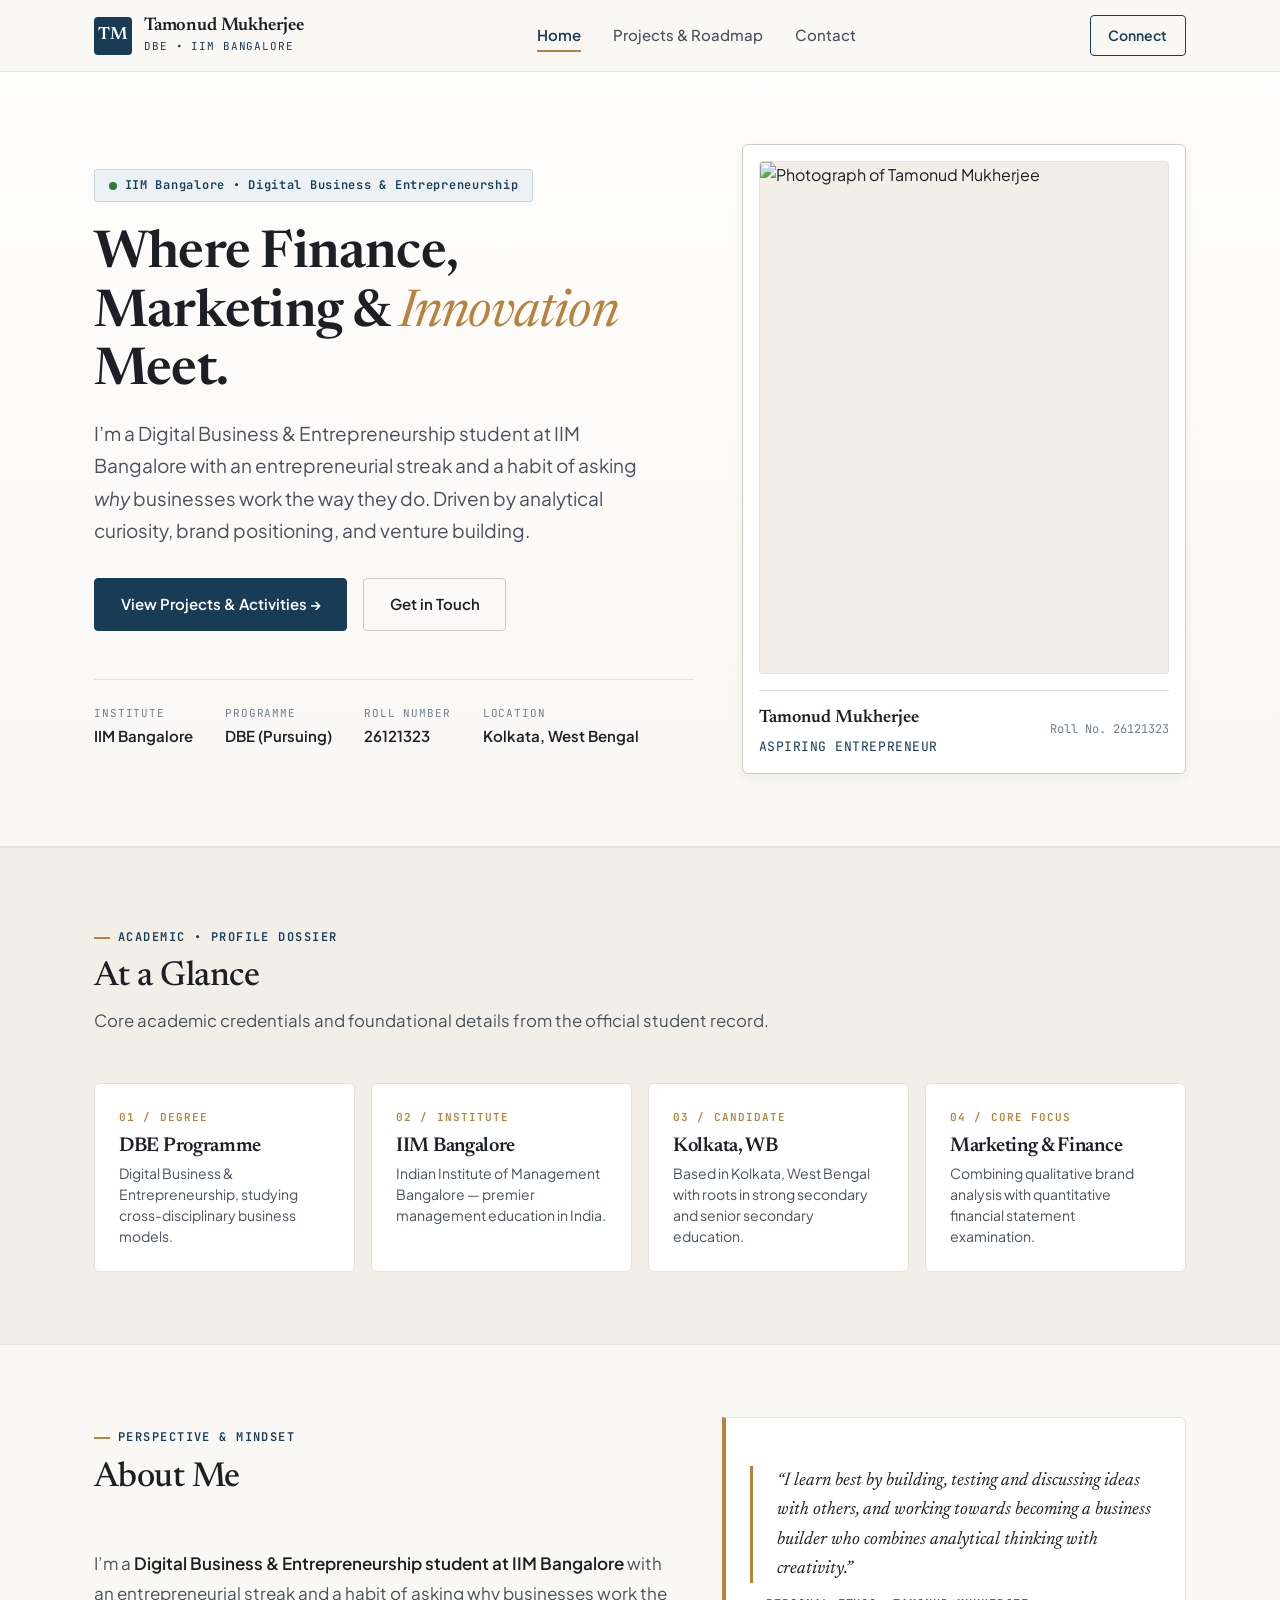
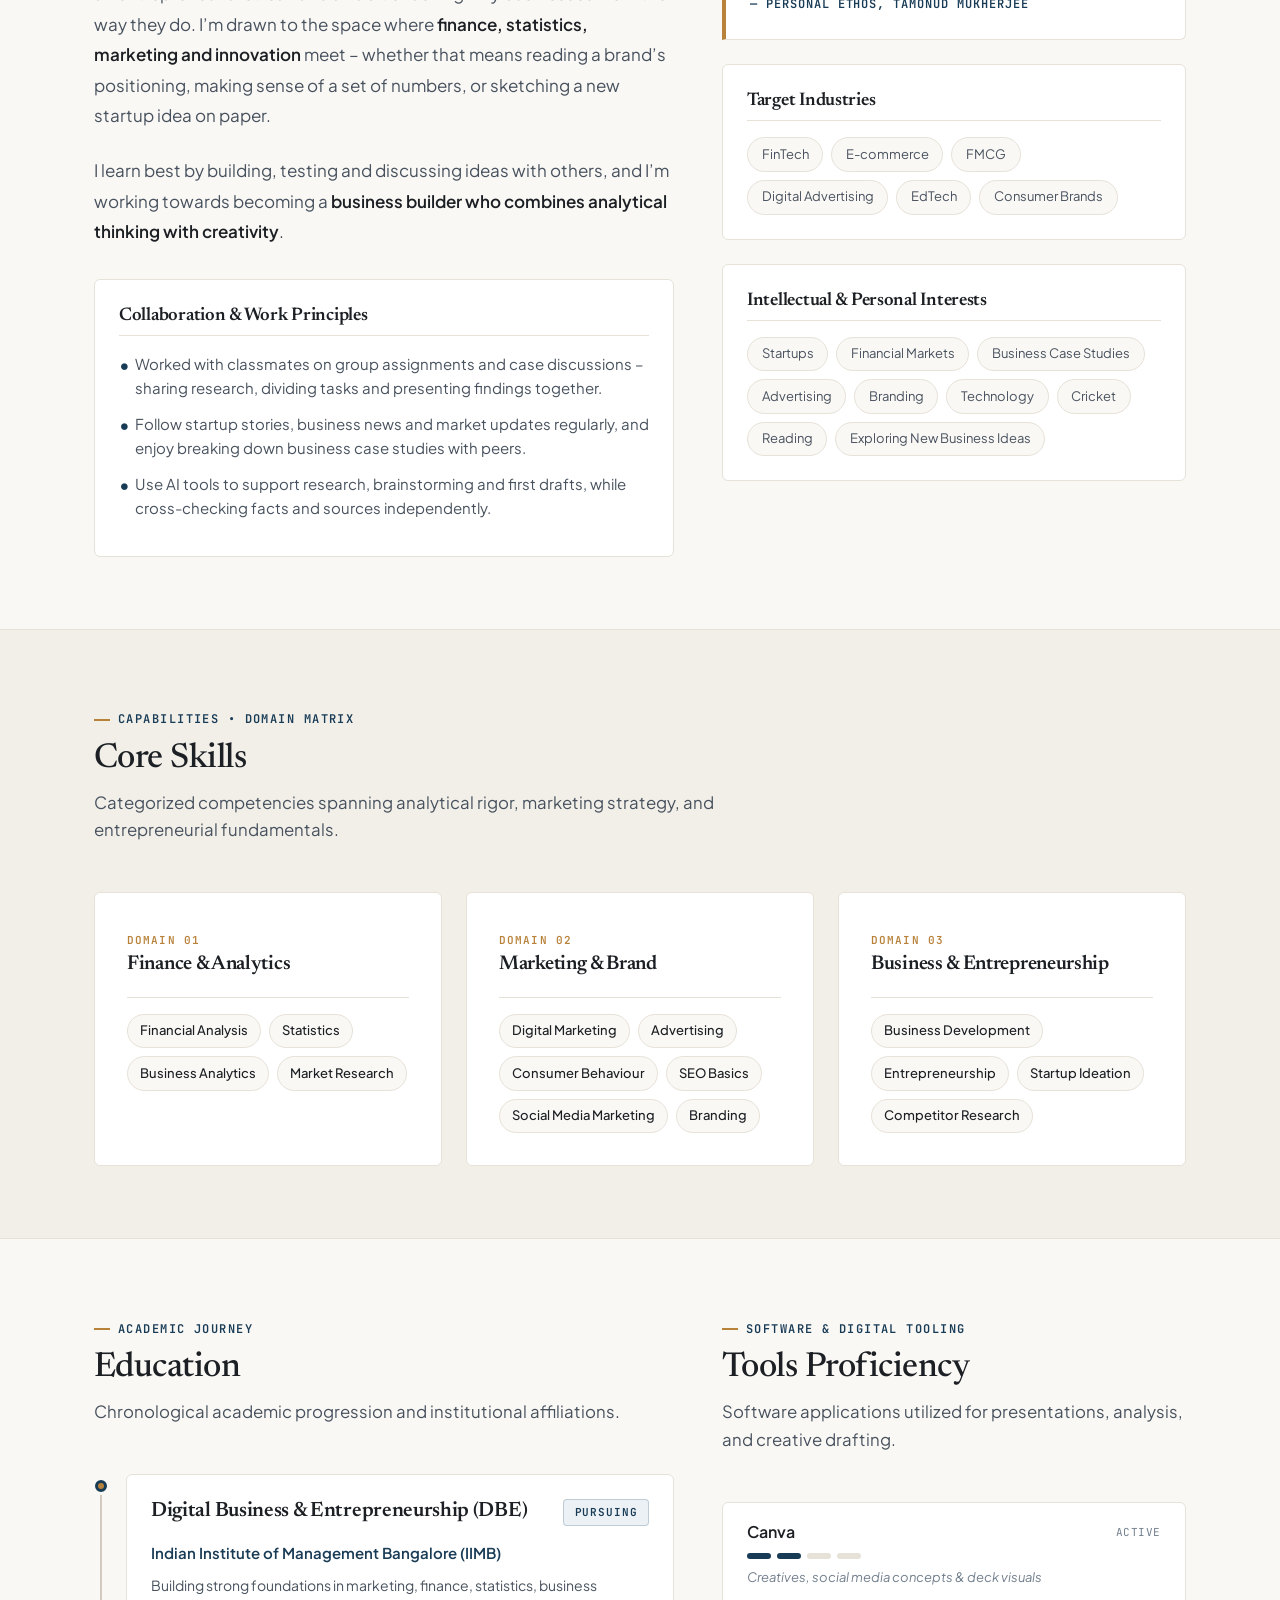
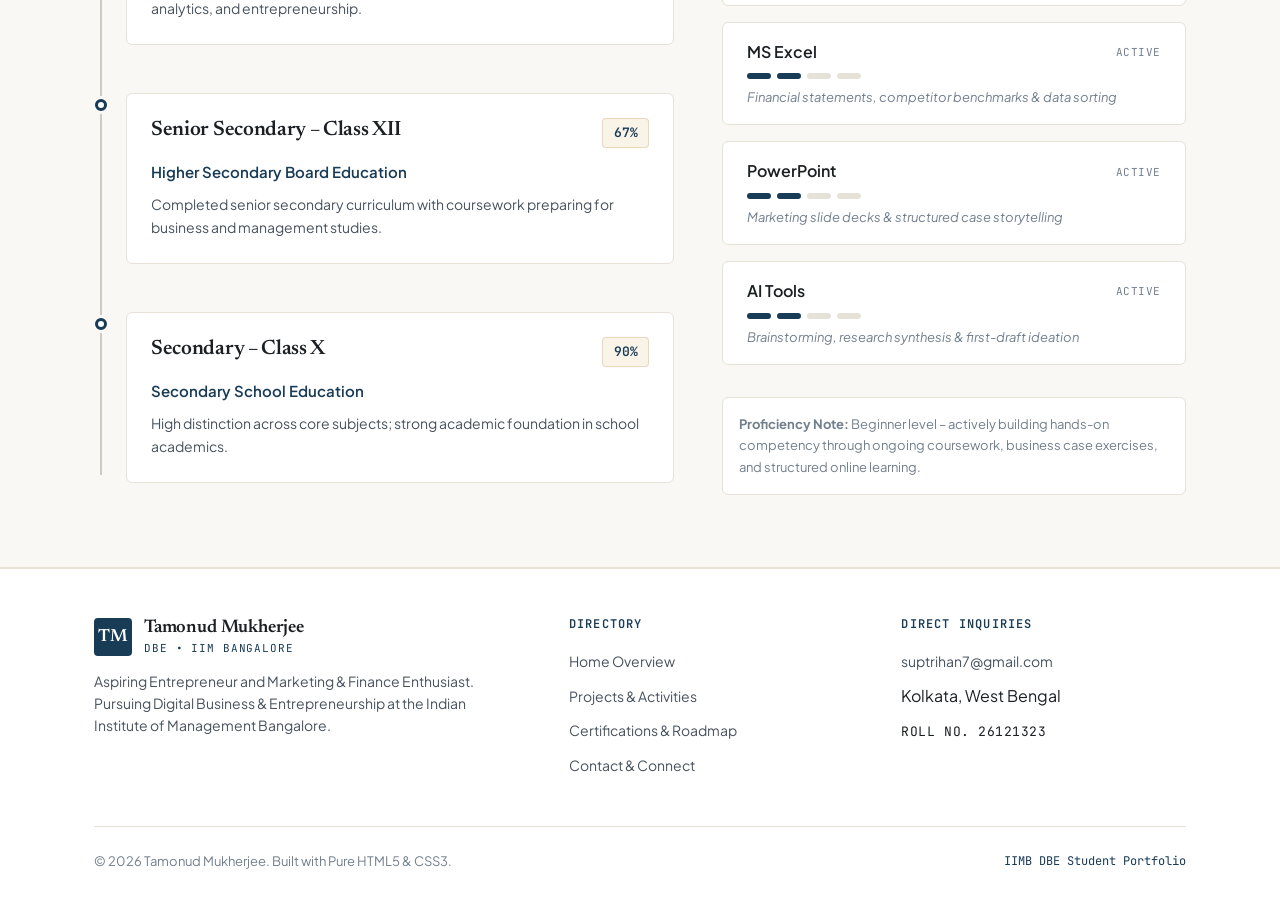
==== index.html @ b796913f "personal portfolio website using HTML and CSS" ====
<!DOCTYPE html>
<html lang="en">
<head>
  <meta charset="UTF-8">
  <meta name="viewport" content="width=device-width, initial-scale=1.0">
  <title>Tamonud Mukherjee | Digital Business &amp; Entrepreneurship (DBE) • IIM Bangalore</title>
  <meta name="description" content="Official personal resume & portfolio of Tamonud Mukherjee, Digital Business & Entrepreneurship student at IIM Bangalore. Exploring finance, marketing, and startup innovation.">
  
  <!-- Google Fonts: Newsreader (Editorial Serif), Plus Jakarta Sans (Modern Body), JetBrains Mono (Technical Labels) -->
  <link rel="preconnect" href="https://fonts.googleapis.com">
  <link rel="preconnect" href="https://fonts.gstatic.com" crossorigin>
  <link href="https://fonts.googleapis.com/css2?family=JetBrains+Mono:wght@400;500;600&family=Newsreader:ital,opsz,wght@0,6..72,400;0,6..72,500;0,6..72,600;1,6..72,400;1,6..72,500&family=Plus+Jakarta+Sans:wght@400;500;600;700&display=swap" rel="stylesheet">
  
  <!-- External CSS Stylesheet -->
  <link rel="stylesheet" href="style.css">
</head>
<body>

  <!-- ========================================================================
       GLOBAL NAVIGATION HEADER (Position: Sticky)
       Demonstrates: Semantic <header> & <nav>, Flexbox, Active link state
       ======================================================================== -->
  <header id="main-header">
    <div class="container nav-container">
      <!-- Brand & Monogram -->
      <a href="index.html" class="brand" aria-label="Tamonud Mukherjee Home">
        <span class="brand-monogram">TM</span>
        <div class="brand-text">
          <span class="brand-name">Tamonud Mukherjee</span>
          <span class="brand-role">DBE &bull; IIM Bangalore</span>
        </div>
      </a>

      <!-- Navigation Links -->
      <nav aria-label="Primary Navigation">
        <ul class="nav-links">
          <li><a href="index.html" class="nav-link active">Home</a></li>
          <li><a href="projects.html" class="nav-link">Projects &amp; Roadmap</a></li>
          <li><a href="contact.html" class="nav-link">Contact</a></li>
        </ul>
      </nav>

      <!-- Header Action -->
      <a href="contact.html" class="nav-cta">Connect</a>
    </div>
  </header>

  <!-- ========================================================================
       MAIN PAGE CONTENT
       Demonstrates: Semantic <main>, <section>, <article>, <aside>
       ======================================================================== -->
  <main class="main-content">

    <!-- HERO MASTHEAD SECTION -->
    <section id="hero-section" class="section">
      <div class="container hero-grid">
        
        <!-- Left Column: Narrative & Headings -->
        <div class="hero-content">
          <div class="hero-affiliation">
            <span class="status-dot"></span>
            <span>IIM Bangalore &bull; Digital Business &amp; Entrepreneurship</span>
          </div>

          <h1 class="hero-title">
            Where Finance, Marketing &amp; <span class="hero-title-italic">Innovation</span> Meet.
          </h1>

          <p class="hero-lead">
            I’m a Digital Business &amp; Entrepreneurship student at IIM Bangalore with an entrepreneurial streak and a habit of asking <em>why</em> businesses work the way they do. Driven by analytical curiosity, brand positioning, and venture building.
          </p>

          <div class="hero-cta-group">
            <a href="projects.html" class="btn btn-primary">
              View Projects &amp; Activities &rarr;
            </a>
            <a href="contact.html" class="btn btn-secondary">
              Get in Touch
            </a>
          </div>

          <!-- Quick Dossier Metadata Strip -->
          <div class="hero-meta-strip">
            <div class="meta-item">
              <span class="meta-label">Institute</span>
              <span class="meta-value">IIM Bangalore</span>
            </div>
            <div class="meta-item">
              <span class="meta-label">Programme</span>
              <span class="meta-value">DBE (Pursuing)</span>
            </div>
            <div class="meta-item">
              <span class="meta-label">Roll Number</span>
              <span class="meta-value">26121323</span>
            </div>
            <div class="meta-item">
              <span class="meta-label">Location</span>
              <span class="meta-value">Kolkata, West Bengal</span>
            </div>
          </div>
        </div>

        <!-- Right Column: Human Editorial Portrait Presentation -->
        <aside class="hero-portrait-card">
          <figure class="portrait-frame">
            <img src="images/tamonud-profile.jpg" alt="Photograph of Tamonud Mukherjee" width="480" height="600">
          </figure>
          <div class="portrait-caption">
            <div>
              <span class="portrait-caption-name">Tamonud Mukherjee</span>
              <div class="mono-label" style="color: var(--accent-navy); margin-top: 2px;">Aspiring Entrepreneur</div>
            </div>
            <span class="portrait-caption-roll">Roll No. 26121323</span>
          </div>
        </aside>

      </div>
    </section>

    <!-- AT A GLANCE DOSSIER SECTION -->
    <section id="at-a-glance" class="section section--bordered section--subtle">
      <div class="container">
        <header class="section-header">
          <span class="section-eyebrow">Academic &bull; Profile Dossier</span>
          <h2 class="section-title">At a Glance</h2>
          <p class="section-subtitle">Core academic credentials and foundational details from the official student record.</p>
        </header>

        <div class="glance-grid">
          <article class="glance-card">
            <span class="glance-code">01 / Degree</span>
            <h3 class="glance-title">DBE Programme</h3>
            <p class="glance-desc">Digital Business &amp; Entrepreneurship, studying cross-disciplinary business models.</p>
          </article>

          <article class="glance-card">
            <span class="glance-code">02 / Institute</span>
            <h3 class="glance-title">IIM Bangalore</h3>
            <p class="glance-desc">Indian Institute of Management Bangalore &mdash; premier management education in India.</p>
          </article>

          <article class="glance-card">
            <span class="glance-code">03 / Candidate</span>
            <h3 class="glance-title">Kolkata, WB</h3>
            <p class="glance-desc">Based in Kolkata, West Bengal with roots in strong secondary and senior secondary education.</p>
          </article>

          <article class="glance-card">
            <span class="glance-code">04 / Core Focus</span>
            <h3 class="glance-title">Marketing &amp; Finance</h3>
            <p class="glance-desc">Combining qualitative brand analysis with quantitative financial statement examination.</p>
          </article>
        </div>
      </div>
    </section>

    <!-- ABOUT ME & PHILOSOPHY SECTION -->
    <section id="about" class="section section--bordered">
      <div class="container">
        <div class="about-grid">
          
          <!-- Narrative Column -->
          <div class="about-narrative">
            <header class="section-header">
              <span class="section-eyebrow">Perspective &amp; Mindset</span>
              <h2 class="section-title">About Me</h2>
            </header>

            <p>
              I’m a <strong>Digital Business &amp; Entrepreneurship student at IIM Bangalore</strong> with an entrepreneurial streak and a habit of asking why businesses work the way they do. I’m drawn to the space where <strong>finance, statistics, marketing and innovation</strong> meet &ndash; whether that means reading a brand’s positioning, making sense of a set of numbers, or sketching a new startup idea on paper.
            </p>

            <p>
              I learn best by building, testing and discussing ideas with others, and I’m working towards becoming a <strong>business builder who combines analytical thinking with creativity</strong>.
            </p>

            <div class="collab-box" style="margin-top: var(--space-xl);">
              <h3 class="collab-box-title">Collaboration &amp; Work Principles</h3>
              <ul class="collab-list">
                <li>Worked with classmates on group assignments and case discussions &ndash; sharing research, dividing tasks and presenting findings together.</li>
                <li>Follow startup stories, business news and market updates regularly, and enjoy breaking down business case studies with peers.</li>
                <li>Use AI tools to support research, brainstorming and first drafts, while cross-checking facts and sources independently.</li>
              </ul>
            </div>
          </div>

          <!-- Editorial Sidebar Column -->
          <aside class="about-sidebar">
            <div class="philosophy-card">
              <blockquote class="philosophy-quote">
                &ldquo;I learn best by building, testing and discussing ideas with others, and working towards becoming a business builder who combines analytical thinking with creativity.&rdquo;
              </blockquote>
              <div class="philosophy-attribution">&mdash; Personal Ethos, Tamonud Mukherjee</div>
            </div>

            <!-- Target Industries -->
            <div class="tag-cloud-box">
              <h3 class="tag-cloud-title">Target Industries</h3>
              <div class="tag-cloud">
                <span class="pill-tag">FinTech</span>
                <span class="pill-tag">E-commerce</span>
                <span class="pill-tag">FMCG</span>
                <span class="pill-tag">Digital Advertising</span>
                <span class="pill-tag">EdTech</span>
                <span class="pill-tag">Consumer Brands</span>
              </div>
            </div>

            <!-- Areas of Interest -->
            <div class="tag-cloud-box">
              <h3 class="tag-cloud-title">Intellectual &amp; Personal Interests</h3>
              <div class="tag-cloud">
                <span class="pill-tag">Startups</span>
                <span class="pill-tag">Financial Markets</span>
                <span class="pill-tag">Business Case Studies</span>
                <span class="pill-tag">Advertising</span>
                <span class="pill-tag">Branding</span>
                <span class="pill-tag">Technology</span>
                <span class="pill-tag">Cricket</span>
                <span class="pill-tag">Reading</span>
                <span class="pill-tag">Exploring New Business Ideas</span>
              </div>
            </div>
          </aside>

        </div>
      </div>
    </section>

    <!-- CORE SKILLS MATRIX SECTION -->
    <section id="skills" class="section section--bordered section--subtle">
      <div class="container">
        <header class="section-header">
          <span class="section-eyebrow">Capabilities &bull; Domain Matrix</span>
          <h2 class="section-title">Core Skills</h2>
          <p class="section-subtitle">Categorized competencies spanning analytical rigor, marketing strategy, and entrepreneurial fundamentals.</p>
        </header>

        <div class="skills-grid">
          <!-- Skill Category 1 -->
          <article class="skill-category-card">
            <div class="skill-category-header">
              <span class="skill-category-tag">Domain 01</span>
              <h3 class="skill-category-title">Finance &amp; Analytics</h3>
            </div>
            <div class="skill-badge-cloud">
              <span class="skill-badge">Financial Analysis</span>
              <span class="skill-badge">Statistics</span>
              <span class="skill-badge">Business Analytics</span>
              <span class="skill-badge">Market Research</span>
            </div>
          </article>

          <!-- Skill Category 2 -->
          <article class="skill-category-card">
            <div class="skill-category-header">
              <span class="skill-category-tag">Domain 02</span>
              <h3 class="skill-category-title">Marketing &amp; Brand</h3>
            </div>
            <div class="skill-badge-cloud">
              <span class="skill-badge">Digital Marketing</span>
              <span class="skill-badge">Advertising</span>
              <span class="skill-badge">Consumer Behaviour</span>
              <span class="skill-badge">SEO Basics</span>
              <span class="skill-badge">Social Media Marketing</span>
              <span class="skill-badge">Branding</span>
            </div>
          </article>

          <!-- Skill Category 3 -->
          <article class="skill-category-card">
            <div class="skill-category-header">
              <span class="skill-category-tag">Domain 03</span>
              <h3 class="skill-category-title">Business &amp; Entrepreneurship</h3>
            </div>
            <div class="skill-badge-cloud">
              <span class="skill-badge">Business Development</span>
              <span class="skill-badge">Entrepreneurship</span>
              <span class="skill-badge">Startup Ideation</span>
              <span class="skill-badge">Competitor Research</span>
            </div>
          </article>
        </div>
      </div>
    </section>

    <!-- EDUCATION & TOOLS SECTION -->
    <section id="education" class="section section--bordered">
      <div class="container">
        <div class="about-grid">
          
          <!-- Left Column: Education Timeline -->
          <div>
            <header class="section-header">
              <span class="section-eyebrow">Academic Journey</span>
              <h2 class="section-title">Education</h2>
              <p class="section-subtitle">Chronological academic progression and institutional affiliations.</p>
            </header>

            <div class="timeline-container">
              
              <!-- Degree 1: IIM Bangalore -->
              <article class="timeline-item timeline-item--active">
                <div class="timeline-marker"></div>
                <div class="timeline-card">
                  <div class="timeline-header">
                    <h3 class="timeline-degree">Digital Business &amp; Entrepreneurship (DBE)</h3>
                    <span class="timeline-status-badge">Pursuing</span>
                  </div>
                  <div class="timeline-institution">Indian Institute of Management Bangalore (IIMB)</div>
                  <p class="timeline-desc">
                    Building strong foundations in marketing, finance, statistics, business analytics, and entrepreneurship.
                  </p>
                </div>
              </article>

              <!-- Degree 2: Class XII -->
              <article class="timeline-item">
                <div class="timeline-marker"></div>
                <div class="timeline-card">
                  <div class="timeline-header">
                    <h3 class="timeline-degree">Senior Secondary &ndash; Class XII</h3>
                    <span class="timeline-score-badge">67%</span>
                  </div>
                  <div class="timeline-institution">Higher Secondary Board Education</div>
                  <p class="timeline-desc">
                    Completed senior secondary curriculum with coursework preparing for business and management studies.
                  </p>
                </div>
              </article>

              <!-- Degree 3: Class X -->
              <article class="timeline-item">
                <div class="timeline-marker"></div>
                <div class="timeline-card">
                  <div class="timeline-header">
                    <h3 class="timeline-degree">Secondary &ndash; Class X</h3>
                    <span class="timeline-score-badge">90%</span>
                  </div>
                  <div class="timeline-institution">Secondary School Education</div>
                  <p class="timeline-desc">
                    High distinction across core subjects; strong academic foundation in school academics.
                  </p>
                </div>
              </article>

            </div>
          </div>

          <!-- Right Column: Tools & Digital Proficiency -->
          <div>
            <header class="section-header">
              <span class="section-eyebrow">Software &amp; Digital Tooling</span>
              <h2 class="section-title">Tools Proficiency</h2>
              <p class="section-subtitle">Software applications utilized for presentations, analysis, and creative drafting.</p>
            </header>

            <div class="tools-grid">
              
              <!-- Canva -->
              <div class="tool-card">
                <div class="tool-header">
                  <span class="tool-name">Canva</span>
                  <span class="tool-level-text">Active</span>
                </div>
                <div class="tool-dots-container" aria-label="Proficiency: Beginner Level">
                  <span class="tool-dot active"></span>
                  <span class="tool-dot active"></span>
                  <span class="tool-dot"></span>
                  <span class="tool-dot"></span>
                </div>
                <span class="tool-note">Creatives, social media concepts &amp; deck visuals</span>
              </div>

              <!-- MS Excel -->
              <div class="tool-card">
                <div class="tool-header">
                  <span class="tool-name">MS Excel</span>
                  <span class="tool-level-text">Active</span>
                </div>
                <div class="tool-dots-container" aria-label="Proficiency: Beginner Level">
                  <span class="tool-dot active"></span>
                  <span class="tool-dot active"></span>
                  <span class="tool-dot"></span>
                  <span class="tool-dot"></span>
                </div>
                <span class="tool-note">Financial statements, competitor benchmarks &amp; data sorting</span>
              </div>

              <!-- PowerPoint -->
              <div class="tool-card">
                <div class="tool-header">
                  <span class="tool-name">PowerPoint</span>
                  <span class="tool-level-text">Active</span>
                </div>
                <div class="tool-dots-container" aria-label="Proficiency: Beginner Level">
                  <span class="tool-dot active"></span>
                  <span class="tool-dot active"></span>
                  <span class="tool-dot"></span>
                  <span class="tool-dot"></span>
                </div>
                <span class="tool-note">Marketing slide decks &amp; structured case storytelling</span>
              </div>

              <!-- AI Tools -->
              <div class="tool-card">
                <div class="tool-header">
                  <span class="tool-name">AI Tools</span>
                  <span class="tool-level-text">Active</span>
                </div>
                <div class="tool-dots-container" aria-label="Proficiency: Beginner Level">
                  <span class="tool-dot active"></span>
                  <span class="tool-dot active"></span>
                  <span class="tool-dot"></span>
                  <span class="tool-dot"></span>
                </div>
                <span class="tool-note">Brainstorming, research synthesis &amp; first-draft ideation</span>
              </div>

            </div>

            <!-- Proficiency Clarification Notice -->
            <div style="background-color: var(--bg-surface); border: 1px solid var(--border-light); border-radius: 6px; padding: var(--space-md); font-size: 0.8125rem; color: var(--text-muted);">
              <strong>Proficiency Note:</strong> Beginner level &ndash; actively building hands-on competency through ongoing coursework, business case exercises, and structured online learning.
            </div>
          </div>

        </div>
      </div>
    </section>

  </main>

  <!-- ========================================================================
       GLOBAL FOOTER
       Demonstrates: Semantic <footer>, CSS Grid columns, copyright
       ======================================================================== -->
  <footer id="main-footer">
    <div class="container">
      <div class="footer-grid">
        
        <!-- Brand & Summary -->
        <div>
          <a href="index.html" class="brand" aria-label="Tamonud Mukherjee Home">
            <span class="brand-monogram">TM</span>
            <div class="brand-text">
              <span class="brand-name">Tamonud Mukherjee</span>
              <span class="brand-role">DBE &bull; IIM Bangalore</span>
            </div>
          </a>
          <p class="footer-brand-summary">
            Aspiring Entrepreneur and Marketing &amp; Finance Enthusiast. Pursuing Digital Business &amp; Entrepreneurship at the Indian Institute of Management Bangalore.
          </p>
        </div>

        <!-- Site Navigation -->
        <div>
          <h4 class="footer-column-title">Directory</h4>
          <ul class="footer-nav-list">
            <li><a href="index.html">Home Overview</a></li>
            <li><a href="projects.html">Projects &amp; Activities</a></li>
            <li><a href="projects.html#roadmap">Certifications &amp; Roadmap</a></li>
            <li><a href="contact.html">Contact &amp; Connect</a></li>
          </ul>
        </div>

        <!-- Contact Coordinates -->
        <div>
          <h4 class="footer-column-title">Direct Inquiries</h4>
          <ul class="footer-nav-list">
            <li><a href="mailto:suptrihan7@gmail.com">suptrihan7@gmail.com</a></li>
            <li><span>Kolkata, West Bengal</span></li>
            <li><span class="mono-label">Roll No. 26121323</span></li>
          </ul>
        </div>

      </div>

      <!-- Bottom Bar -->
      <div class="footer-bottom">
        <div>&copy; 2026 Tamonud Mukherjee. Built with Pure HTML5 &amp; CSS3.</div>
        <div class="footer-academic-badge">IIMB DBE Student Portfolio</div>
      </div>
    </div>
  </footer>

</body>
</html>
---- style.css ----
/* ==========================================================================
   TAMONUD MUKHERJEE - PERSONAL PORTFOLIO STYLESHEET
   Technologies Used: Pure CSS3 (No JavaScript, No Frameworks, No Preprocessors)
   Design Aesthetic: Human-Crafted Editorial & Contemporary Academic Style
   ========================================================================== */

/* --------------------------------------------------------------------------
   1. CSS CUSTOM PROPERTIES (VARIABLES)
   Demonstrating: Centralized Design Tokens, HSL & Hex Color Palettes
   -------------------------------------------------------------------------- */
:root {
  /* Editorial Palette: Warm parchment canvas, deep obsidian ink, academic navy & brass */
  --bg-canvas: #FAF8F5;          /* Warm linen/paper background */
  --bg-surface: #FFFFFF;         /* Crisp white for elevated card surfaces */
  --bg-subtle: #F2EFE9;          /* Soft tint for secondary panels & table headers */
  --bg-accent-tint: #EBF1F5;     /* Delicate navy tint for highlights */
  --bg-gold-tint: #FAF3E8;       /* Warm ochre tint for milestone badges */

  /* Text & Typographic Colors */
  --text-primary: #1C2024;       /* Deep charcoal ink for high readability */
  --text-secondary: #48525E;     /* Balanced slate gray for editorial body paragraphs */
  --text-muted: #727F8D;         /* Subdued cool gray for captions and metadata */
  --text-light: #FFFFFF;         /* Pure white text for dark badges and buttons */

  /* Editorial Accent Colors */
  --accent-navy: #183B56;        /* Deep academic navy - signifies IIMB pedigree */
  --accent-navy-hover: #10273B;  /* Deeper navy for hover states */
  --accent-brass: #B8823B;       /* Refined warm ochre/brass for distinction */
  --accent-brass-subtle: #96672A;/* Slightly darker ochre for readable link text */
  --accent-terracotta: #C85A32;  /* Editorial warm terracotta highlight */
  --accent-green: #2E7D32;       /* Forest green for active/pursuing status */

  /* Structural Borders & Rules */
  --border-light: #E7E2D8;       /* Hairline rule between layout sections */
  --border-medium: #D1CAC0;      /* Distinct card border */
  --border-dark: #1C2024;        /* Bold typographic hairline separator */

  /* Typography Stack */
  --font-serif: 'Newsreader', 'Playfair Display', Georgia, 'Times New Roman', serif;
  --font-sans: 'Plus Jakarta Sans', -apple-system, BlinkMacSystemFont, 'Segoe UI', Roboto, sans-serif;
  --font-mono: 'JetBrains Mono', 'SF Mono', Menlo, Monaco, Consolas, monospace;

  /* Spacing Scale (Box Model) */
  --space-2xs: 0.25rem;  /* 4px */
  --space-xs:  0.5rem;   /* 8px */
  --space-sm:  0.75rem;  /* 12px */
  --space-md:  1rem;     /* 16px */
  --space-lg:  1.5rem;   /* 24px */
  --space-xl:  2rem;     /* 32px */
  --space-2xl: 3rem;     /* 48px */
  --space-3xl: 4.5rem;   /* 72px */

  /* Box Shadows (Subtle, tactile, non-glowing) */
  --shadow-sm: 0 1px 3px rgba(28, 32, 36, 0.05);
  --shadow-md: 0 4px 12px rgba(28, 32, 36, 0.06);
  --shadow-hover: 0 8px 24px rgba(24, 59, 86, 0.10);

  /* Layout Widths */
  --max-width: 1140px;
  --header-height: 72px;

  /* Transitions */
  --transition-fast: 0.2s ease;
  --transition-smooth: 0.3s ease;
}

/* --------------------------------------------------------------------------
   2. CSS RESET & GLOBAL BOX MODEL
   Demonstrating: Universal selector (*), box-sizing: border-box
   -------------------------------------------------------------------------- */
*,
*::before,
*::after {
  box-sizing: border-box;
  margin: 0;
  padding: 0;
}

html {
  font-size: 16px;
  scroll-behavior: smooth;
  background-color: var(--bg-canvas);
}

body {
  font-family: var(--font-sans);
  font-size: 1rem;
  line-height: 1.65;
  color: var(--text-primary);
  background-color: var(--bg-canvas);
  -webkit-font-smoothing: antialiased;
  -moz-osx-font-smoothing: grayscale;
  min-height: 100vh;
  display: flex;
  flex-direction: column;
}

/* --------------------------------------------------------------------------
   3. ELEMENT SELECTORS: TYPOGRAPHY & SEMANTIC TAGS
   Demonstrating: Element selectors, font pairings, line heights, margins
   -------------------------------------------------------------------------- */
h1, h2, h3, h4, h5, h6 {
  font-family: var(--font-serif);
  font-weight: 500;
  line-height: 1.25;
  color: var(--text-primary);
  letter-spacing: -0.015em;
}

h1 {
  font-size: 2.75rem;
  font-weight: 600;
  margin-bottom: var(--space-md);
}

h2 {
  font-size: 2rem;
  font-weight: 500;
  margin-bottom: var(--space-md);
}

h3 {
  font-size: 1.35rem;
  font-weight: 600;
  margin-bottom: var(--space-xs);
}

p {
  color: var(--text-secondary);
  margin-bottom: var(--space-md);
}

p:last-child {
  margin-bottom: 0;
}

a {
  color: var(--accent-navy);
  text-decoration: none;
  transition: color var(--transition-fast);
}

a:hover {
  color: var(--accent-brass);
}

img {
  max-width: 100%;
  height: auto;
  display: block;
}

ul, ol {
  list-style: none;
}

blockquote {
  border-left: 3px solid var(--accent-brass);
  padding-left: var(--space-lg);
  margin: var(--space-lg) 0;
  font-family: var(--font-serif);
  font-style: italic;
  font-size: 1.25rem;
  color: var(--text-primary);
}

code, kbd, samp, .mono-label {
  font-family: var(--font-mono);
  font-size: 0.8125rem;
  letter-spacing: 0.04em;
  text-transform: uppercase;
}

hr {
  border: 0;
  border-top: 1px solid var(--border-light);
  margin: var(--space-2xl) 0;
}

/* --------------------------------------------------------------------------
   4. LAYOUT UTILITIES & CONTAINERS
   Demonstrating: Class selectors, margin auto, flexbox and CSS grid
   -------------------------------------------------------------------------- */
.container {
  width: 100%;
  max-width: var(--max-width);
  margin-left: auto;
  margin-right: auto;
  padding-left: var(--space-lg);
  padding-right: var(--space-lg);
}

.main-content {
  flex: 1 0 auto;
}

.section {
  padding-top: var(--space-3xl);
  padding-bottom: var(--space-3xl);
  position: relative;
}

.section--bordered {
  border-bottom: 1px solid var(--border-light);
}

.section--subtle {
  background-color: var(--bg-subtle);
}

/* Section Header Editorial Presentation */
.section-header {
  margin-bottom: var(--space-2xl);
  position: relative;
}

.section-eyebrow {
  display: inline-flex;
  align-items: center;
  gap: var(--space-xs);
  font-family: var(--font-mono);
  font-size: 0.75rem;
  letter-spacing: 0.12em;
  text-transform: uppercase;
  color: var(--accent-navy);
  margin-bottom: var(--space-xs);
  font-weight: 600;
}

.section-eyebrow::before {
  content: "";
  display: inline-block;
  width: 16px;
  height: 2px;
  background-color: var(--accent-brass);
}

.section-title {
  font-size: 2.15rem;
  color: var(--text-primary);
  margin-bottom: var(--space-xs);
}

.section-subtitle {
  font-size: 1.05rem;
  color: var(--text-secondary);
  max-width: 680px;
}

/* --------------------------------------------------------------------------
   5. NAVIGATION BAR & HEADER
   Demonstrating: Position: sticky, flexbox layout, z-index, box-shadow
   -------------------------------------------------------------------------- */
#main-header {
  position: sticky;
  top: 0;
  z-index: 100;
  background-color: rgba(250, 248, 245, 0.94);
  backdrop-filter: blur(8px);
  -webkit-backdrop-filter: blur(8px);
  border-bottom: 1px solid var(--border-light);
  height: var(--header-height);
  display: flex;
  align-items: center;
}

.nav-container {
  display: flex;
  justify-content: space-between;
  align-items: center;
}

/* Logo / Monogram Brand */
.brand {
  display: flex;
  align-items: center;
  gap: var(--space-sm);
  text-decoration: none;
}

.brand-monogram {
  width: 38px;
  height: 38px;
  background-color: var(--accent-navy);
  color: var(--text-light);
  display: flex;
  align-items: center;
  justify-content: center;
  font-family: var(--font-serif);
  font-weight: 600;
  font-size: 1.1rem;
  border-radius: 4px;
  transition: transform var(--transition-fast), background-color var(--transition-fast);
}

.brand:hover .brand-monogram {
  transform: translateY(-1px);
  background-color: var(--accent-brass);
}

.brand-text {
  display: flex;
  flex-direction: column;
}

.brand-name {
  font-family: var(--font-serif);
  font-size: 1.15rem;
  font-weight: 600;
  color: var(--text-primary);
  letter-spacing: -0.01em;
  line-height: 1.2;
}

.brand-role {
  font-family: var(--font-mono);
  font-size: 0.6875rem;
  letter-spacing: 0.08em;
  text-transform: uppercase;
  color: var(--accent-navy);
}

/* Primary Navigation Links */
.nav-links {
  display: flex;
  align-items: center;
  gap: var(--space-xl);
}

.nav-link {
  font-family: var(--font-sans);
  font-size: 0.9375rem;
  font-weight: 500;
  color: var(--text-secondary);
  position: relative;
  padding: var(--space-xs) 0;
  transition: color var(--transition-fast);
}

.nav-link:hover {
  color: var(--accent-navy);
}

/* Active Nav State */
.nav-link.active {
  color: var(--accent-navy);
  font-weight: 600;
}

.nav-link.active::after {
  content: "";
  position: absolute;
  bottom: 0;
  left: 0;
  width: 100%;
  height: 2px;
  background-color: var(--accent-brass);
}

.nav-cta {
  display: inline-flex;
  align-items: center;
  justify-content: center;
  padding: 0.5rem 1.1rem;
  font-family: var(--font-sans);
  font-size: 0.875rem;
  font-weight: 600;
  color: var(--accent-navy);
  border: 1px solid var(--accent-navy);
  border-radius: 4px;
  transition: all var(--transition-fast);
}

.nav-cta:hover {
  background-color: var(--accent-navy);
  color: var(--text-light);
}

/* --------------------------------------------------------------------------
   6. HERO SECTION / EDITORIAL MASTHEAD
   Demonstrating: CSS Grid (asymmetric columns), Flexbox, relative positioning
   -------------------------------------------------------------------------- */
#hero-section {
  padding-top: var(--space-3xl);
  padding-bottom: var(--space-3xl);
  border-bottom: 1px solid var(--border-light);
  background: linear-gradient(180deg, rgba(255,255,255,0.7) 0%, var(--bg-canvas) 100%);
}

.hero-grid {
  display: grid;
  grid-template-columns: 1.35fr 1fr;
  gap: var(--space-2xl);
  align-items: center;
}

.hero-content {
  display: flex;
  flex-direction: column;
}

.hero-affiliation {
  display: inline-flex;
  align-items: center;
  gap: var(--space-xs);
  padding: 0.35rem 0.85rem;
  background-color: var(--bg-accent-tint);
  border: 1px solid rgba(24, 59, 86, 0.15);
  border-radius: 4px;
  font-family: var(--font-mono);
  font-size: 0.75rem;
  font-weight: 600;
  color: var(--accent-navy);
  letter-spacing: 0.06em;
  margin-bottom: var(--space-lg);
  align-self: flex-start;
}

.status-dot {
  width: 8px;
  height: 8px;
  border-radius: 50%;
  background-color: var(--accent-green);
  display: inline-block;
}

.hero-title {
  font-size: 3.25rem;
  font-weight: 600;
  line-height: 1.12;
  margin-bottom: var(--space-md);
  color: var(--text-primary);
}

.hero-title-italic {
  font-family: var(--font-serif);
  font-style: italic;
  font-weight: 400;
  color: var(--accent-brass);
}

.hero-lead {
  font-size: 1.1875rem;
  line-height: 1.7;
  color: var(--text-secondary);
  margin-bottom: var(--space-xl);
  max-width: 580px;
}

.hero-cta-group {
  display: flex;
  align-items: center;
  flex-wrap: wrap;
  gap: var(--space-md);
  margin-bottom: var(--space-2xl);
}

/* Primary and Secondary Button Components */
.btn {
  display: inline-flex;
  align-items: center;
  justify-content: center;
  gap: var(--space-xs);
  padding: 0.8rem 1.6rem;
  font-family: var(--font-sans);
  font-size: 0.9375rem;
  font-weight: 600;
  border-radius: 4px;
  cursor: pointer;
  transition: all var(--transition-fast);
  border: 1px solid transparent;
}

.btn-primary {
  background-color: var(--accent-navy);
  color: var(--text-light);
  border-color: var(--accent-navy);
}

.btn-primary:hover {
  background-color: var(--accent-navy-hover);
  color: var(--text-light);
  transform: translateY(-1px);
  box-shadow: var(--shadow-md);
}

.btn-secondary {
  background-color: transparent;
  color: var(--text-primary);
  border-color: var(--border-medium);
}

.btn-secondary:hover {
  border-color: var(--accent-navy);
  background-color: var(--bg-surface);
  color: var(--accent-navy);
  transform: translateY(-1px);
}

/* Quick Metadata Strip under CTA */
.hero-meta-strip {
  display: flex;
  flex-wrap: wrap;
  gap: var(--space-xl);
  padding-top: var(--space-lg);
  border-top: 1px solid var(--border-light);
}

.meta-item {
  display: flex;
  flex-direction: column;
}

.meta-label {
  font-family: var(--font-mono);
  font-size: 0.6875rem;
  color: var(--text-muted);
  letter-spacing: 0.08em;
  text-transform: uppercase;
  margin-bottom: 2px;
}

.meta-value {
  font-size: 0.9375rem;
  font-weight: 600;
  color: var(--text-primary);
}

/* Hero Portrait Presentation */
.hero-portrait-card {
  position: relative;
  background-color: var(--bg-surface);
  border: 1px solid var(--border-medium);
  border-radius: 6px;
  padding: var(--space-md);
  box-shadow: var(--shadow-md);
  transition: transform var(--transition-smooth), box-shadow var(--transition-smooth);
}

.hero-portrait-card:hover {
  transform: translateY(-3px);
  box-shadow: var(--shadow-hover);
}

.portrait-frame {
  position: relative;
  overflow: hidden;
  border-radius: 4px;
  background-color: var(--bg-subtle);
  aspect-ratio: 4 / 5;
  border: 1px solid var(--border-light);
}

.portrait-frame img {
  width: 100%;
  height: 100%;
  object-fit: cover;
  object-position: center top;
}

.portrait-caption {
  margin-top: var(--space-md);
  padding-top: var(--space-sm);
  border-top: 1px solid var(--border-light);
  display: flex;
  justify-content: space-between;
  align-items: center;
}

.portrait-caption-name {
  font-family: var(--font-serif);
  font-size: 1.125rem;
  font-weight: 600;
  color: var(--text-primary);
}

.portrait-caption-roll {
  font-family: var(--font-mono);
  font-size: 0.75rem;
  color: var(--text-muted);
}

/* --------------------------------------------------------------------------
   7. "AT A GLANCE" DOSSIER / STATS GRID
   Demonstrating: ID Selector (#at-a-glance), CSS Grid auto-fit, minmax
   -------------------------------------------------------------------------- */
#at-a-glance {
  position: relative;
  border-top: 1px solid var(--border-light);
}

.glance-grid {
  display: grid;
  grid-template-columns: repeat(auto-fit, minmax(220px, 1fr));
  gap: var(--space-md);
}

.glance-card {
  background-color: var(--bg-surface);
  border: 1px solid var(--border-light);
  border-radius: 6px;
  padding: var(--space-lg);
  display: flex;
  flex-direction: column;
  transition: all var(--transition-fast);
}

.glance-card:hover {
  border-color: var(--accent-brass);
  transform: translateY(-2px);
  box-shadow: var(--shadow-sm);
}

.glance-card .glance-code {
  font-family: var(--font-mono);
  font-size: 0.6875rem;
  color: var(--accent-brass);
  letter-spacing: 0.1em;
  text-transform: uppercase;
  margin-bottom: var(--space-xs);
  font-weight: 600;
}

.glance-card .glance-title {
  font-family: var(--font-serif);
  font-size: 1.25rem;
  font-weight: 600;
  color: var(--text-primary);
  margin-bottom: var(--space-2xs);
}

.glance-card .glance-desc {
  font-size: 0.875rem;
  color: var(--text-secondary);
  line-height: 1.5;
}

/* --------------------------------------------------------------------------
   8. ABOUT ME SECTION (EDITORIAL SPLIT)
   Demonstrating: ID Selector (#about), Two-column layout, pull quotes
   -------------------------------------------------------------------------- */
#about {
  position: relative;
  background-color: var(--bg-canvas);
}

.about-grid {
  display: grid;
  grid-template-columns: 1.25fr 1fr;
  gap: var(--space-2xl);
}

.about-narrative {
  font-size: 1.0625rem;
  line-height: 1.8;
  color: var(--text-secondary);
}

.about-narrative p {
  margin-bottom: var(--space-lg);
}

.about-narrative strong {
  color: var(--text-primary);
  font-weight: 600;
}

.about-sidebar {
  display: flex;
  flex-direction: column;
  gap: var(--space-lg);
}

.philosophy-card {
  background-color: var(--bg-surface);
  border-left: 4px solid var(--accent-brass);
  border-top: 1px solid var(--border-light);
  border-right: 1px solid var(--border-light);
  border-bottom: 1px solid var(--border-light);
  border-radius: 0 6px 6px 0;
  padding: var(--space-lg);
}

.philosophy-quote {
  font-family: var(--font-serif);
  font-style: italic;
  font-size: 1.15rem;
  line-height: 1.6;
  color: var(--text-primary);
  margin-bottom: var(--space-sm);
}

.philosophy-attribution {
  font-family: var(--font-mono);
  font-size: 0.75rem;
  text-transform: uppercase;
  letter-spacing: 0.08em;
  color: var(--accent-navy);
  font-weight: 600;
}

/* Collaboration Highlights Box */
.collab-box {
  background-color: var(--bg-surface);
  border: 1px solid var(--border-light);
  border-radius: 6px;
  padding: var(--space-lg);
}

.collab-box-title {
  font-family: var(--font-serif);
  font-size: 1.15rem;
  font-weight: 600;
  color: var(--text-primary);
  margin-bottom: var(--space-md);
  padding-bottom: var(--space-xs);
  border-bottom: 1px solid var(--border-light);
}

.collab-list li {
  position: relative;
  padding-left: var(--space-md);
  margin-bottom: var(--space-sm);
  font-size: 0.9375rem;
  line-height: 1.6;
  color: var(--text-secondary);
}

.collab-list li::before {
  content: "•";
  color: var(--accent-navy);
  position: absolute;
  left: 0;
  font-size: 1.25rem;
  line-height: 1.2;
}

/* --------------------------------------------------------------------------
   9. CORE SKILLS MATRIX (BY DOMAIN)
   Demonstrating: ID Selector (#skills), Flexbox badge tags, CSS Grid
   -------------------------------------------------------------------------- */
#skills {
  position: relative;
}

.skills-grid {
  display: grid;
  grid-template-columns: repeat(3, 1fr);
  gap: var(--space-lg);
}

.skill-category-card {
  background-color: var(--bg-surface);
  border: 1px solid var(--border-light);
  border-radius: 6px;
  padding: var(--space-xl);
  display: flex;
  flex-direction: column;
  transition: all var(--transition-fast);
}

.skill-category-card:hover {
  border-color: var(--accent-navy);
  transform: translateY(-2px);
  box-shadow: var(--shadow-sm);
}

.skill-category-header {
  margin-bottom: var(--space-md);
  padding-bottom: var(--space-sm);
  border-bottom: 1px solid var(--border-light);
}

.skill-category-tag {
  font-family: var(--font-mono);
  font-size: 0.6875rem;
  text-transform: uppercase;
  letter-spacing: 0.1em;
  color: var(--accent-brass);
  font-weight: 600;
  margin-bottom: var(--space-2xs);
}

.skill-category-title {
  font-family: var(--font-serif);
  font-size: 1.25rem;
  font-weight: 600;
  color: var(--text-primary);
}

.skill-badge-cloud {
  display: flex;
  flex-wrap: wrap;
  gap: var(--space-xs);
}

.skill-badge {
  display: inline-block;
  padding: 0.35rem 0.75rem;
  background-color: var(--bg-canvas);
  border: 1px solid var(--border-light);
  border-radius: 20px;
  font-size: 0.8125rem;
  font-weight: 500;
  color: var(--text-primary);
  transition: all var(--transition-fast);
}

.skill-badge:hover {
  background-color: var(--accent-navy);
  color: var(--text-light);
  border-color: var(--accent-navy);
  transform: translateY(-1px);
}

/* --------------------------------------------------------------------------
   10. EDUCATION & TIMELINE COMPONENT
   Demonstrating: ID Selector (#education), CSS Timeline, relative/absolute positioning
   -------------------------------------------------------------------------- */
#education {
  position: relative;
  background-color: var(--bg-canvas);
}

.timeline-container {
  position: relative;
  padding-left: var(--space-xl);
}

.timeline-container::before {
  content: "";
  position: absolute;
  top: 8px;
  bottom: 8px;
  left: 6px;
  width: 2px;
  background-color: var(--border-medium);
}

.timeline-item {
  position: relative;
  margin-bottom: var(--space-2xl);
}

.timeline-item:last-child {
  margin-bottom: 0;
}

.timeline-marker {
  position: absolute;
  left: calc(-1 * var(--space-xl) + 1px);
  top: 6px;
  width: 12px;
  height: 12px;
  border-radius: 50%;
  background-color: var(--bg-surface);
  border: 3px solid var(--accent-navy);
  box-shadow: 0 0 0 3px var(--bg-canvas);
}

.timeline-item--active .timeline-marker {
  background-color: var(--accent-brass);
  border-color: var(--accent-navy);
}

.timeline-card {
  background-color: var(--bg-surface);
  border: 1px solid var(--border-light);
  border-radius: 6px;
  padding: var(--space-lg);
  transition: all var(--transition-fast);
}

.timeline-card:hover {
  border-color: var(--accent-navy);
  box-shadow: var(--shadow-sm);
}

.timeline-header {
  display: flex;
  justify-content: space-between;
  align-items: flex-start;
  flex-wrap: wrap;
  gap: var(--space-xs);
  margin-bottom: var(--space-xs);
}

.timeline-degree {
  font-family: var(--font-serif);
  font-size: 1.3rem;
  font-weight: 600;
  color: var(--text-primary);
}

.timeline-status-badge {
  font-family: var(--font-mono);
  font-size: 0.6875rem;
  text-transform: uppercase;
  letter-spacing: 0.08em;
  padding: 0.2rem 0.65rem;
  background-color: var(--bg-accent-tint);
  color: var(--accent-navy);
  border: 1px solid rgba(24, 59, 86, 0.2);
  border-radius: 4px;
  font-weight: 600;
}

.timeline-score-badge {
  font-family: var(--font-mono);
  font-size: 0.8125rem;
  font-weight: 600;
  color: var(--accent-navy);
  background-color: var(--bg-gold-tint);
  border: 1px solid rgba(184, 130, 59, 0.25);
  padding: 0.2rem 0.65rem;
  border-radius: 4px;
}

.timeline-institution {
  font-size: 0.9375rem;
  font-weight: 600;
  color: var(--accent-navy);
  margin-bottom: var(--space-xs);
}

.timeline-desc {
  font-size: 0.875rem;
  color: var(--text-secondary);
}

/* --------------------------------------------------------------------------
   11. TOOLS & TECHNICAL PROFICIENCY COMPONENT
   Demonstrating: Flexbox, CSS progress indicator bars
   -------------------------------------------------------------------------- */
.tools-grid {
  display: grid;
  grid-template-columns: repeat(auto-fit, minmax(240px, 1fr));
  gap: var(--space-md);
  margin-bottom: var(--space-xl);
}

.tool-card {
  background-color: var(--bg-surface);
  border: 1px solid var(--border-light);
  border-radius: 6px;
  padding: var(--space-md) var(--space-lg);
  display: flex;
  flex-direction: column;
  gap: var(--space-xs);
}

.tool-header {
  display: flex;
  justify-content: space-between;
  align-items: center;
}

.tool-name {
  font-weight: 600;
  font-size: 1rem;
  color: var(--text-primary);
}

.tool-level-text {
  font-family: var(--font-mono);
  font-size: 0.6875rem;
  color: var(--text-muted);
  text-transform: uppercase;
  letter-spacing: 0.05em;
}

.tool-dots-container {
  display: flex;
  gap: 6px;
  align-items: center;
}

.tool-dot {
  width: 24px;
  height: 6px;
  border-radius: 3px;
  background-color: var(--border-light);
}

.tool-dot.active {
  background-color: var(--accent-navy);
}

.tool-note {
  font-size: 0.8125rem;
  color: var(--text-muted);
  font-style: italic;
}

/* --------------------------------------------------------------------------
   12. INDUSTRIES & INTERESTS TAG CLOUDS
   Demonstrating: Inline-flex, wrapping tag components
   -------------------------------------------------------------------------- */
.dual-tag-grid {
  display: grid;
  grid-template-columns: 1fr 1fr;
  gap: var(--space-xl);
}

.tag-cloud-box {
  background-color: var(--bg-surface);
  border: 1px solid var(--border-light);
  border-radius: 6px;
  padding: var(--space-lg);
}

.tag-cloud-title {
  font-family: var(--font-serif);
  font-size: 1.15rem;
  font-weight: 600;
  color: var(--text-primary);
  margin-bottom: var(--space-md);
  padding-bottom: var(--space-xs);
  border-bottom: 1px solid var(--border-light);
}

.tag-cloud {
  display: flex;
  flex-wrap: wrap;
  gap: var(--space-xs);
}

.pill-tag {
  display: inline-block;
  padding: 0.35rem 0.85rem;
  font-size: 0.8125rem;
  background-color: var(--bg-canvas);
  color: var(--text-secondary);
  border: 1px solid var(--border-light);
  border-radius: 20px;
  transition: all var(--transition-fast);
}

.pill-tag:hover {
  border-color: var(--accent-brass);
  color: var(--accent-navy);
  background-color: var(--bg-gold-tint);
}

/* --------------------------------------------------------------------------
   13. PROJECTS & ACTIVITIES SECTION (ON PROJECTS.HTML)
   Demonstrating: ID Selector (#projects-grid-section), CSS Grid, card box-shadow
   -------------------------------------------------------------------------- */
#projects-grid-section {
  position: relative;
  background-color: var(--bg-canvas);
}

.projects-grid {
  display: grid;
  grid-template-columns: repeat(2, 1fr);
  gap: var(--space-xl);
}

.project-card {
  background-color: var(--bg-surface);
  border: 1px solid var(--border-light);
  border-radius: 6px;
  padding: var(--space-xl);
  display: flex;
  flex-direction: column;
  position: relative;
  transition: all var(--transition-smooth);
}

.project-card:hover {
  border-color: var(--accent-navy);
  transform: translateY(-4px);
  box-shadow: var(--shadow-hover);
}

.project-meta-header {
  display: flex;
  justify-content: space-between;
  align-items: center;
  margin-bottom: var(--space-sm);
  padding-bottom: var(--space-xs);
  border-bottom: 1px solid var(--border-light);
}

.project-index {
  font-family: var(--font-mono);
  font-size: 0.75rem;
  color: var(--accent-brass);
  font-weight: 600;
  letter-spacing: 0.1em;
}

.project-tag {
  font-family: var(--font-mono);
  font-size: 0.6875rem;
  text-transform: uppercase;
  letter-spacing: 0.08em;
  padding: 0.2rem 0.5rem;
  background-color: var(--bg-subtle);
  border-radius: 3px;
  color: var(--text-muted);
}

.project-title {
  font-family: var(--font-serif);
  font-size: 1.45rem;
  font-weight: 600;
  color: var(--text-primary);
  margin-bottom: var(--space-sm);
}

.project-desc {
  font-size: 0.9375rem;
  line-height: 1.7;
  color: var(--text-secondary);
  flex: 1 0 auto;
}

.project-highlights-list {
  margin-top: var(--space-md);
  padding-top: var(--space-sm);
  border-top: 1px dashed var(--border-light);
  font-size: 0.8125rem;
  color: var(--text-muted);
}

/* --------------------------------------------------------------------------
   14. HIGHLIGHTS BANNER
   Demonstrating: High-contrast editorial highlight panels
   -------------------------------------------------------------------------- */
.highlights-container {
  display: grid;
  grid-template-columns: repeat(2, 1fr);
  gap: var(--space-lg);
  margin-bottom: var(--space-2xl);
}

.highlight-banner-card {
  background-color: var(--accent-navy);
  color: var(--text-light);
  border-radius: 6px;
  padding: var(--space-xl);
  display: flex;
  flex-direction: column;
  justify-content: center;
  position: relative;
  overflow: hidden;
}

.highlight-banner-card::after {
  content: "";
  position: absolute;
  top: -20px;
  right: -20px;
  width: 90px;
  height: 90px;
  background-color: rgba(255, 255, 255, 0.04);
  border-radius: 50%;
}

.highlight-label {
  font-family: var(--font-mono);
  font-size: 0.6875rem;
  letter-spacing: 0.12em;
  text-transform: uppercase;
  color: var(--accent-brass);
  margin-bottom: var(--space-2xs);
  font-weight: 600;
}

.highlight-title {
  font-family: var(--font-serif);
  font-size: 1.5rem;
  font-weight: 600;
  color: var(--text-light);
  margin-bottom: var(--space-xs);
}

.highlight-subtitle {
  font-size: 0.9375rem;
  color: rgba(255, 255, 255, 0.85);
  line-height: 1.5;
}

/* --------------------------------------------------------------------------
   15. CERTIFICATIONS & ROADMAP TABLE
   Demonstrating: ID Selector (#roadmap), Semantic HTML table, nth-child
   -------------------------------------------------------------------------- */
#roadmap {
  position: relative;
}

.table-responsive-wrapper {
  overflow-x: auto;
  border: 1px solid var(--border-light);
  border-radius: 6px;
  background-color: var(--bg-surface);
  box-shadow: var(--shadow-sm);
  margin-bottom: var(--space-lg);
}

.roadmap-table {
  width: 100%;
  border-collapse: collapse;
  text-align: left;
  font-size: 0.9375rem;
}

.roadmap-table th {
  background-color: var(--bg-subtle);
  font-family: var(--font-mono);
  font-size: 0.75rem;
  font-weight: 600;
  text-transform: uppercase;
  letter-spacing: 0.08em;
  color: var(--text-primary);
  padding: var(--space-md) var(--space-lg);
  border-bottom: 2px solid var(--border-medium);
}

.roadmap-table td {
  padding: var(--space-md) var(--space-lg);
  border-bottom: 1px solid var(--border-light);
  color: var(--text-secondary);
  vertical-align: middle;
}

.roadmap-table tbody tr:last-child td {
  border-bottom: none;
}

.roadmap-table tbody tr:hover {
  background-color: var(--bg-canvas);
}

.table-course-name {
  font-weight: 600;
  color: var(--text-primary);
  font-family: var(--font-sans);
}

.table-platform-badge {
  font-family: var(--font-mono);
  font-size: 0.75rem;
  color: var(--accent-navy);
}

.status-badge-planned {
  display: inline-block;
  padding: 0.25rem 0.75rem;
  font-family: var(--font-mono);
  font-size: 0.6875rem;
  text-transform: uppercase;
  letter-spacing: 0.08em;
  color: var(--accent-navy);
  border: 1px solid var(--accent-navy);
  border-radius: 20px;
  background-color: var(--bg-accent-tint);
  font-weight: 600;
}

/* --------------------------------------------------------------------------
   16. CONTACT PAGE LAYOUT & FORM STYLES
   Demonstrating: Two-column layout, HTML form styling, :focus pseudo-classes
   -------------------------------------------------------------------------- */
.contact-layout-grid {
  display: grid;
  grid-template-columns: 1.15fr 1.35fr;
  gap: var(--space-2xl);
  align-items: flex-start;
}

.contact-dossier {
  background-color: var(--bg-surface);
  border: 1px solid var(--border-light);
  border-radius: 6px;
  padding: var(--space-xl);
}

.dossier-header {
  margin-bottom: var(--space-xl);
  padding-bottom: var(--space-md);
  border-bottom: 1px solid var(--border-light);
}

.dossier-title {
  font-family: var(--font-serif);
  font-size: 1.5rem;
  font-weight: 600;
  color: var(--text-primary);
  margin-bottom: var(--space-xs);
}

.contact-channels-list {
  display: flex;
  flex-direction: column;
  gap: var(--space-lg);
  margin-bottom: var(--space-xl);
}

.contact-channel-item {
  display: flex;
  align-items: flex-start;
  gap: var(--space-md);
}

.channel-icon-box {
  width: 40px;
  height: 40px;
  background-color: var(--bg-accent-tint);
  color: var(--accent-navy);
  display: flex;
  align-items: center;
  justify-content: center;
  border-radius: 4px;
  font-family: var(--font-mono);
  font-weight: 600;
  font-size: 0.875rem;
  flex-shrink: 0;
  border: 1px solid rgba(24, 59, 86, 0.15);
}

.channel-details {
  display: flex;
  flex-direction: column;
}

.channel-label {
  font-family: var(--font-mono);
  font-size: 0.6875rem;
  color: var(--text-muted);
  text-transform: uppercase;
  letter-spacing: 0.08em;
  margin-bottom: 2px;
}

.channel-value {
  font-size: 1rem;
  font-weight: 600;
  color: var(--text-primary);
}

.channel-value a:hover {
  text-decoration: underline;
}

/* Professional Links Grid */
.social-links-grid {
  display: grid;
  grid-template-columns: repeat(2, 1fr);
  gap: var(--space-sm);
  padding-top: var(--space-lg);
  border-top: 1px solid var(--border-light);
}

.social-button {
  display: flex;
  align-items: center;
  justify-content: center;
  padding: 0.6rem 0.85rem;
  border: 1px solid var(--border-light);
  border-radius: 4px;
  font-size: 0.8125rem;
  font-weight: 600;
  color: var(--text-primary);
  background-color: var(--bg-canvas);
  transition: all var(--transition-fast);
}

.social-button:hover {
  border-color: var(--accent-navy);
  background-color: var(--accent-navy);
  color: var(--text-light);
}

/* Contact Form Container & ID Selector Demonstration */
#contact-form {
  display: flex;
  flex-direction: column;
}

#contact-form input:focus,
#contact-form select:focus,
#contact-form textarea:focus {
  border-color: var(--accent-navy);
  background-color: var(--bg-surface);
  box-shadow: 0 0 0 3px rgba(24, 59, 86, 0.12);
}

.contact-form-card {
  background-color: var(--bg-surface);
  border: 1px solid var(--border-light);
  border-radius: 6px;
  padding: var(--space-2xl);
  box-shadow: var(--shadow-sm);
}

.form-group {
  margin-bottom: var(--space-lg);
}

.form-row {
  display: grid;
  grid-template-columns: 1fr 1fr;
  gap: var(--space-md);
}

label {
  display: block;
  font-family: var(--font-sans);
  font-size: 0.875rem;
  font-weight: 600;
  color: var(--text-primary);
  margin-bottom: var(--space-xs);
}

.label-required::after {
  content: " *";
  color: var(--accent-terracotta);
}

input[type="text"],
input[type="email"],
select,
textarea {
  width: 100%;
  padding: 0.75rem var(--space-md);
  font-family: var(--font-sans);
  font-size: 0.9375rem;
  color: var(--text-primary);
  background-color: var(--bg-canvas);
  border: 1px solid var(--border-medium);
  border-radius: 4px;
  outline: none;
  transition: border-color var(--transition-fast), box-shadow var(--transition-fast), background-color var(--transition-fast);
}

input[type="text"]:focus,
input[type="email"]:focus,
select:focus,
textarea:focus {
  border-color: var(--accent-navy);
  background-color: var(--bg-surface);
  box-shadow: 0 0 0 3px rgba(24, 59, 86, 0.12);
}

textarea {
  resize: vertical;
  min-height: 140px;
}

.form-help-text {
  font-size: 0.75rem;
  color: var(--text-muted);
  margin-top: var(--space-2xs);
}

/* --------------------------------------------------------------------------
   17. SITE FOOTER
   Demonstrating: Semantic footer, border-top, flexbox footer columns
   -------------------------------------------------------------------------- */
#main-footer {
  background-color: var(--bg-surface);
  border-top: 1px solid var(--border-light);
  padding-top: var(--space-2xl);
  padding-bottom: var(--space-2xl);
  margin-top: auto;
}

.footer-grid {
  display: grid;
  grid-template-columns: 1.5fr 1fr 1fr;
  gap: var(--space-2xl);
  margin-bottom: var(--space-2xl);
}

.footer-brand-summary {
  font-size: 0.875rem;
  color: var(--text-secondary);
  line-height: 1.6;
  max-width: 380px;
  margin-top: var(--space-sm);
}

.footer-column-title {
  font-family: var(--font-mono);
  font-size: 0.75rem;
  letter-spacing: 0.1em;
  text-transform: uppercase;
  color: var(--accent-navy);
  font-weight: 600;
  margin-bottom: var(--space-md);
}

.footer-nav-list {
  display: flex;
  flex-direction: column;
  gap: var(--space-xs);
}

.footer-nav-list a {
  font-size: 0.875rem;
  color: var(--text-secondary);
}

.footer-nav-list a:hover {
  color: var(--accent-navy);
  text-decoration: underline;
}

.footer-bottom {
  padding-top: var(--space-lg);
  border-top: 1px solid var(--border-light);
  display: flex;
  justify-content: space-between;
  align-items: center;
  flex-wrap: wrap;
  gap: var(--space-sm);
  font-size: 0.8125rem;
  color: var(--text-muted);
}

.footer-academic-badge {
  font-family: var(--font-mono);
  font-size: 0.75rem;
  color: var(--accent-navy);
}

/* --------------------------------------------------------------------------
   18. RESPONSIVE DESIGN & MEDIA QUERIES
   Demonstrating: Breakpoints at 992px (laptops/tablets) and 768px/480px (mobile)
   -------------------------------------------------------------------------- */

/* Tablet & Smaller Laptops */
@media (max-width: 992px) {
  h1 {
    font-size: 2.35rem;
  }

  .hero-title {
    font-size: 2.75rem;
  }

  .hero-grid {
    grid-template-columns: 1fr;
    gap: var(--space-xl);
  }

  .hero-portrait-card {
    max-width: 420px;
    margin: 0 auto;
  }

  .about-grid {
    grid-template-columns: 1fr;
    gap: var(--space-xl);
  }

  .skills-grid {
    grid-template-columns: 1fr;
    gap: var(--space-md);
  }

  .projects-grid {
    grid-template-columns: 1fr;
  }

  .contact-layout-grid {
    grid-template-columns: 1fr;
  }

  .footer-grid {
    grid-template-columns: 1fr 1fr;
  }
}

/* Mobile & Small Tablets */
@media (max-width: 768px) {
  :root {
    --header-height: auto;
  }

  #main-header {
    padding-top: var(--space-sm);
    padding-bottom: var(--space-sm);
  }

  .nav-container {
    flex-direction: column;
    gap: var(--space-sm);
    align-items: flex-start;
  }

  .nav-links {
    width: 100%;
    justify-content: space-between;
    gap: var(--space-sm);
  }

  .nav-cta {
    display: none; /* Keep mobile header clean and uncluttered */
  }

  .hero-title {
    font-size: 2.15rem;
  }

  .hero-lead {
    font-size: 1.05rem;
  }

  .hero-meta-strip {
    flex-direction: column;
    gap: var(--space-sm);
  }

  .highlights-container {
    grid-template-columns: 1fr;
  }

  .dual-tag-grid {
    grid-template-columns: 1fr;
  }

  .form-row {
    grid-template-columns: 1fr;
  }

  .footer-grid {
    grid-template-columns: 1fr;
    gap: var(--space-lg);
  }

  .footer-bottom {
    flex-direction: column;
    align-items: flex-start;
  }
}

/* Extra Small Phones */
@media (max-width: 480px) {
  .container {
    padding-left: var(--space-md);
    padding-right: var(--space-md);
  }

  h1 {
    font-size: 2rem;
  }

  .hero-title {
    font-size: 1.85rem;
  }

  .hero-cta-group {
    flex-direction: column;
    align-items: stretch;
  }

  .btn {
    width: 100%;
  }

  .contact-form-card {
    padding: var(--space-lg);
  }
}
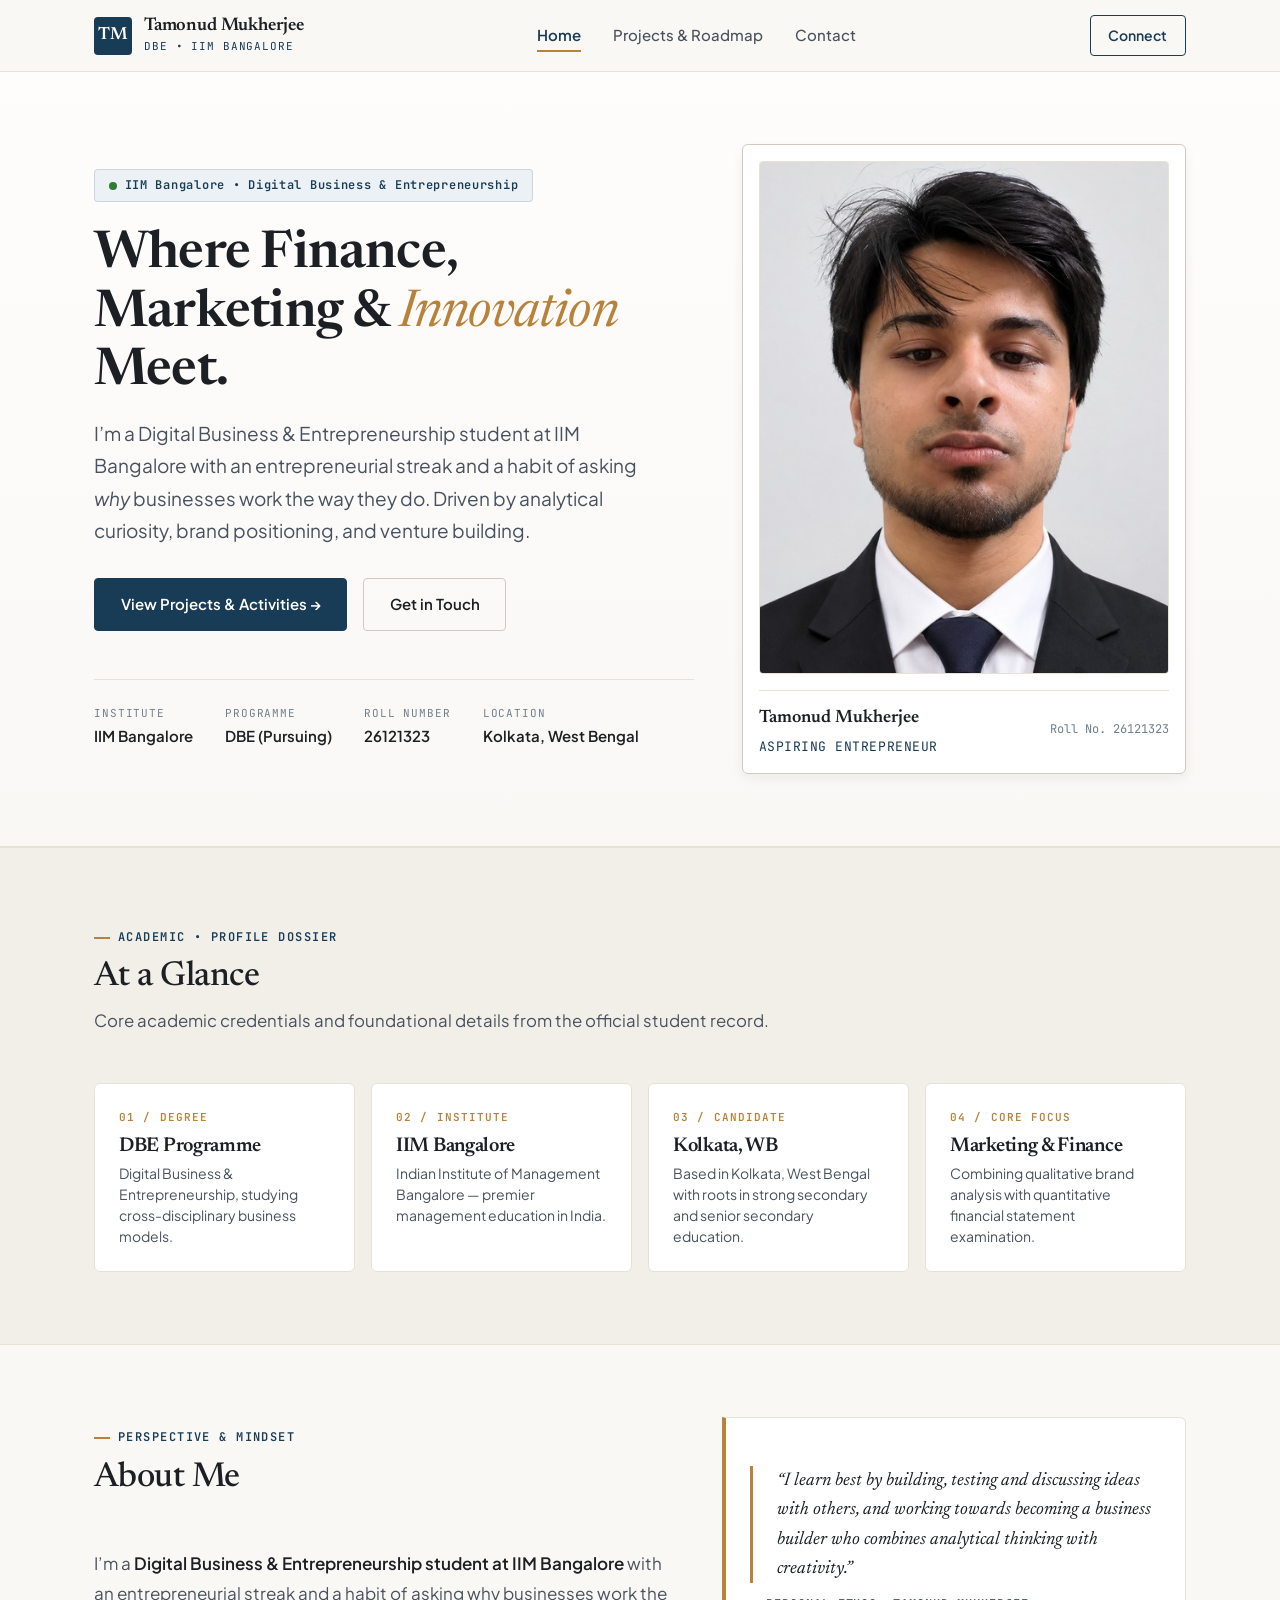
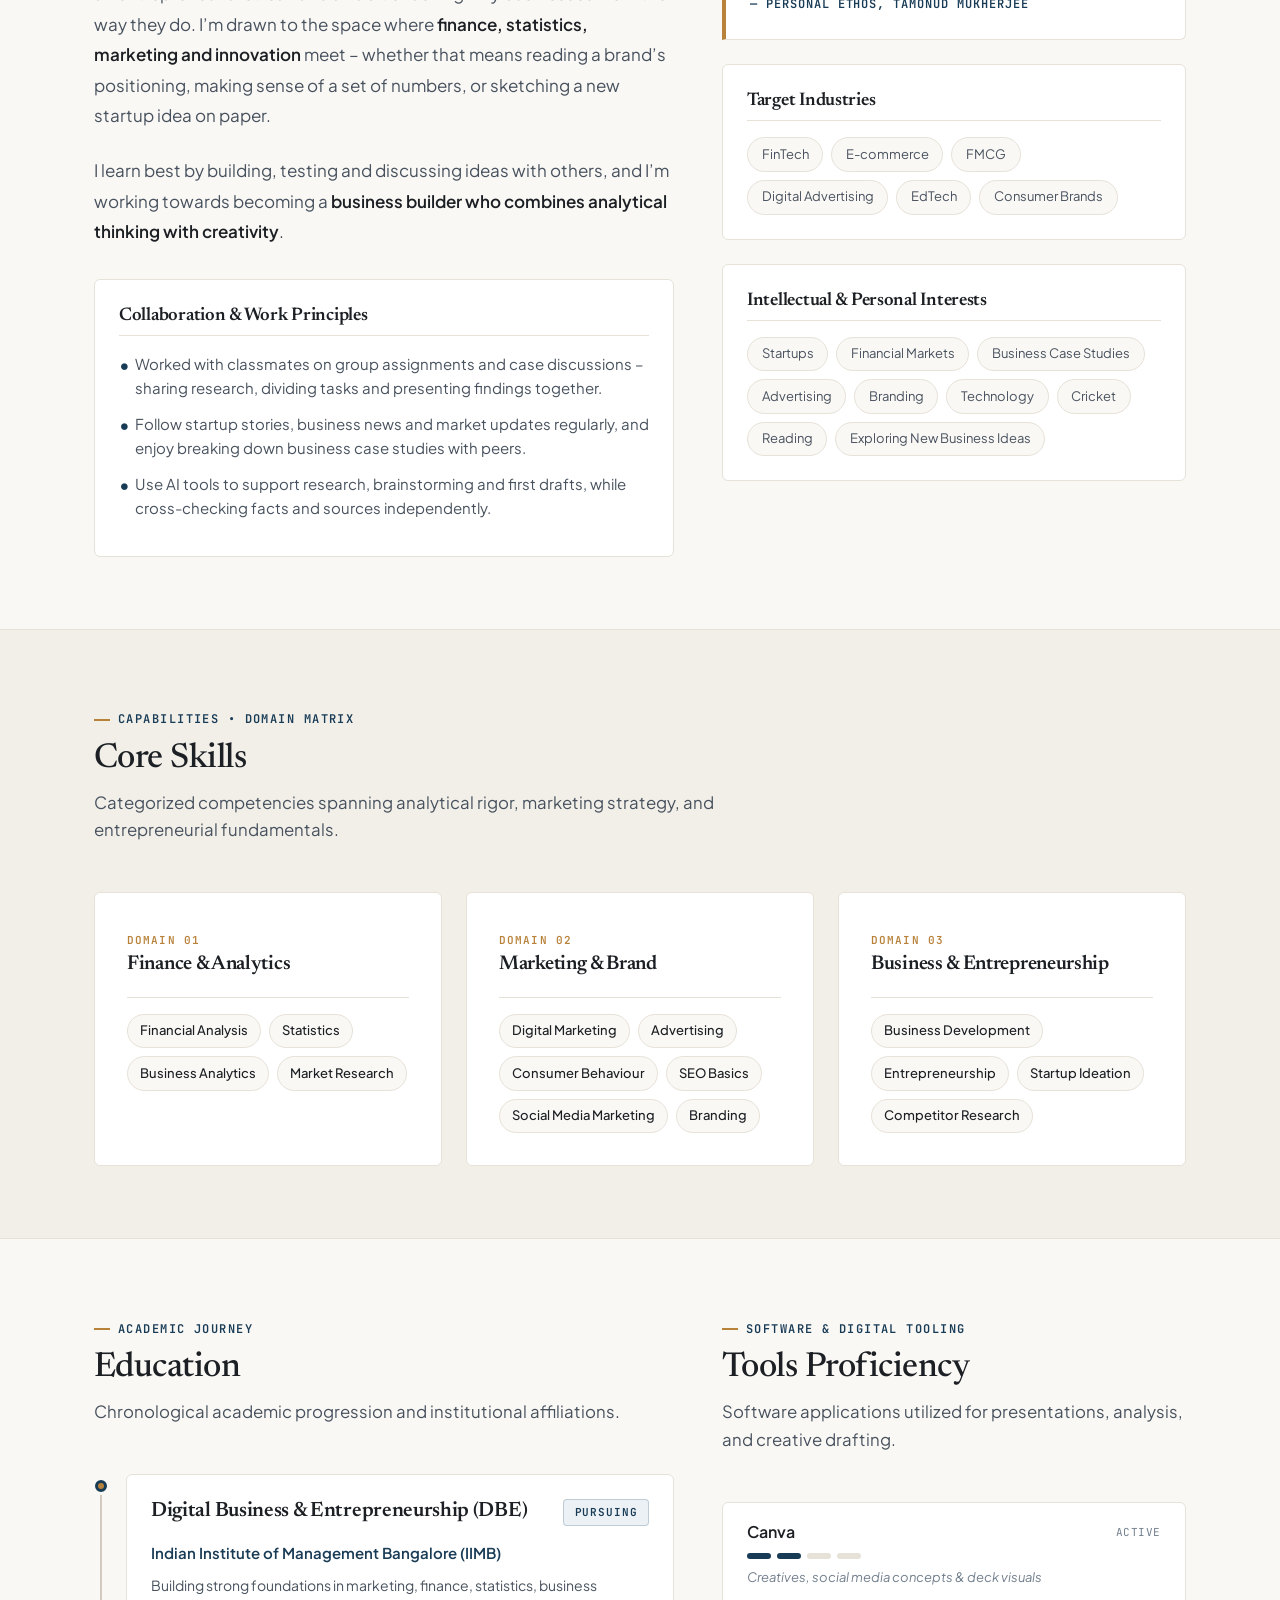
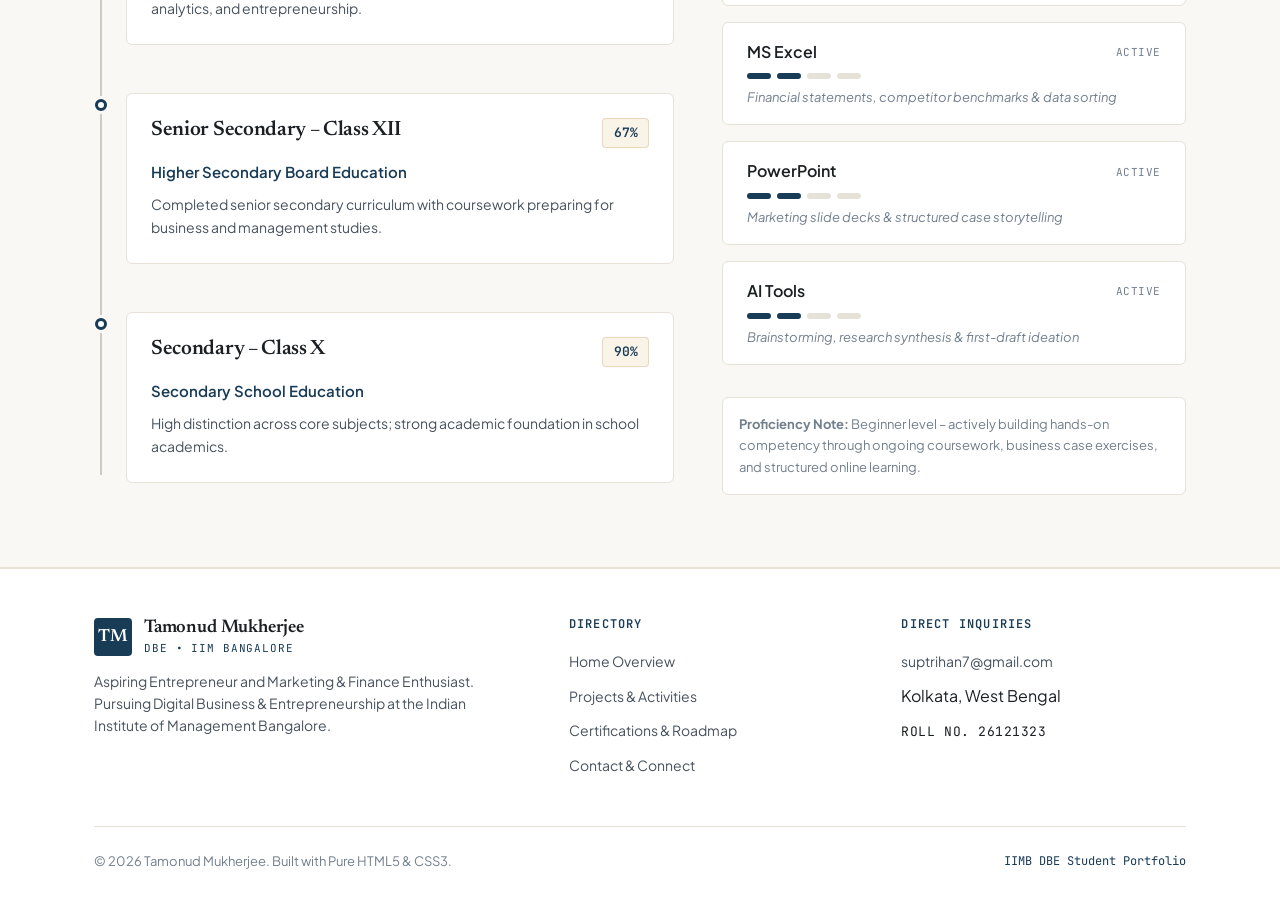
==== commit 52d2e7d1: "Add files via upload" ====
--- a/index.html
+++ b/index.html
@@ -103,7 +103,7 @@
         <!-- Right Column: Human Editorial Portrait Presentation -->
         <aside class="hero-portrait-card">
           <figure class="portrait-frame">
-            <img src="images/tamonud-profile.jpg" alt="Photograph of Tamonud Mukherjee" width="480" height="600">
+            <img src="profile.jpg" alt="Photograph of Tamonud Mukherjee" width="480" height="600">
           </figure>
           <div class="portrait-caption">
             <div>
